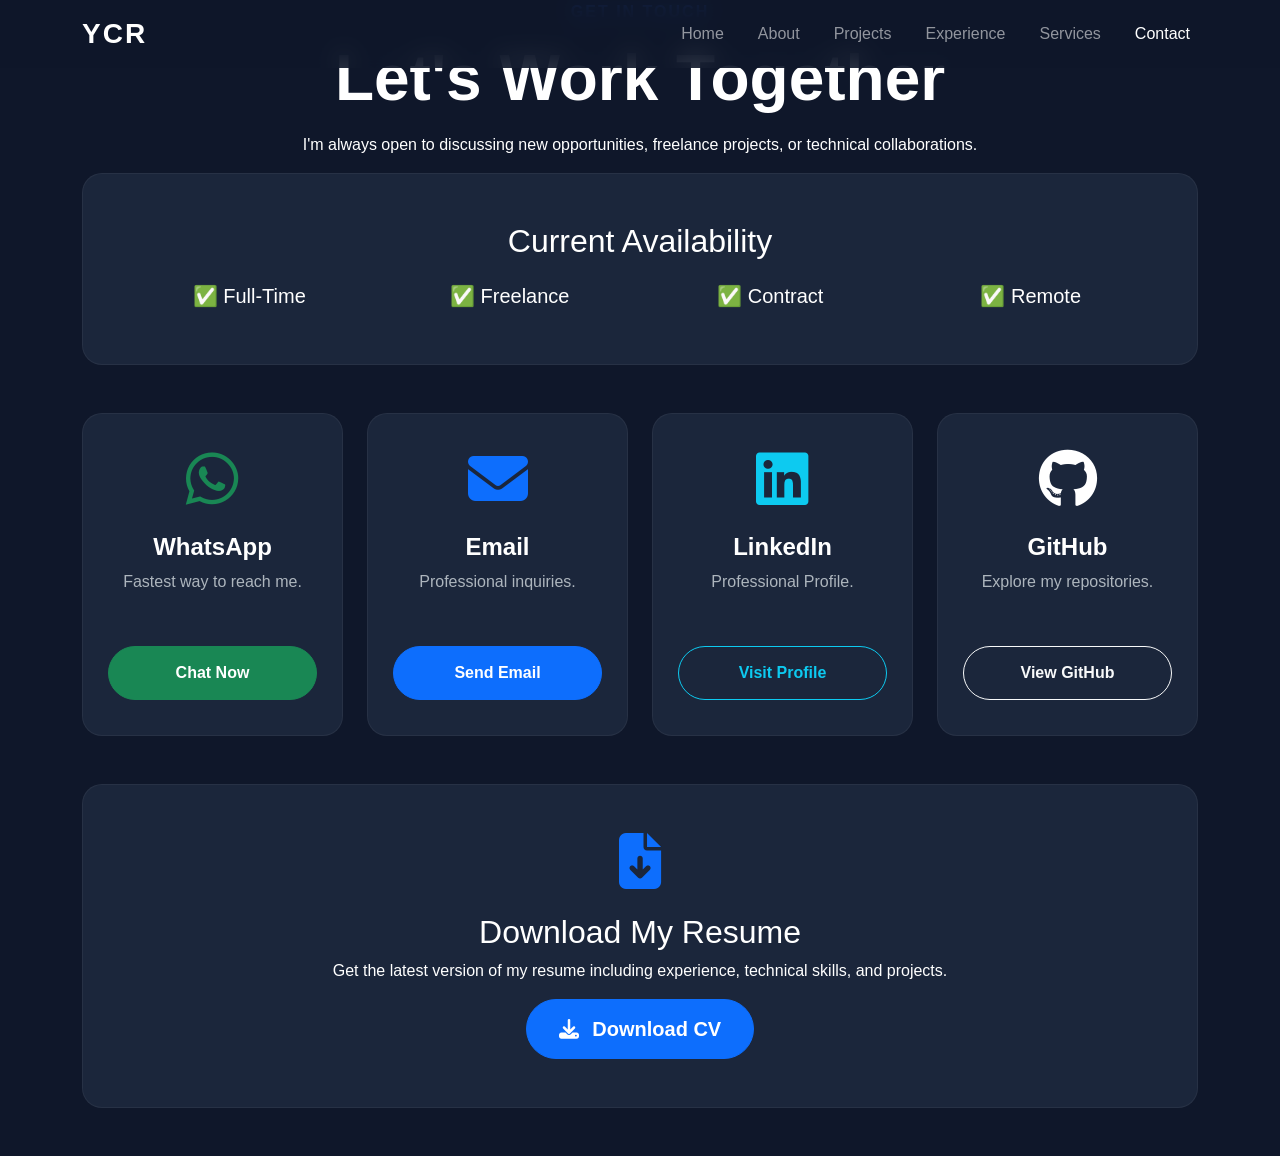
==== contact.html @ dc8f11b0 "Initial portfolio website" ====
<!DOCTYPE html>
<html lang="en">

<head>

    <meta charset="UTF-8">
    <meta name="viewport" content="width=device-width, initial-scale=1.0">

    <title>Contact | YCR Portfolio</title>

    <link href="https://cdn.jsdelivr.net/npm/bootstrap@5.3.3/dist/css/bootstrap.min.css" rel="stylesheet">

    <link rel="stylesheet" href="assets/css/style.css">

    <link rel="stylesheet"
        href="https://cdnjs.cloudflare.com/ajax/libs/font-awesome/6.5.2/css/all.min.css">

</head>

<body>

<!-- ================= NAVBAR ================= -->

<nav class="navbar navbar-expand-lg navbar-dark fixed-top">

<div class="container">

<a class="navbar-brand fw-bold fs-3" href="index.html">

YCR

</a>

<button class="navbar-toggler"
data-bs-toggle="collapse"
data-bs-target="#navbar">

<span class="navbar-toggler-icon"></span>

</button>

<div class="collapse navbar-collapse"
id="navbar">

<ul class="navbar-nav ms-auto">

<li class="nav-item">
<a class="nav-link" href="index.html">Home</a>
</li>

<li class="nav-item">
<a class="nav-link" href="about.html">About</a>
</li>

<li class="nav-item">
<a class="nav-link" href="projects.html">Projects</a>
</li>

<li class="nav-item">
<a class="nav-link" href="experience.html">Experience</a>
</li>

<li class="nav-item">
<a class="nav-link" href="services.html">Services</a>
</li>

<li class="nav-item">
<a class="nav-link active" href="#">Contact</a>
</li>

</ul>

</div>

</div>

</nav>

<!-- ================= HERO ================= -->

<section class="container hero-small">

<div class="text-center">

<span class="section-tag">

GET IN TOUCH

</span>

<h1 class="display-3 fw-bold mt-3">

Let's Work Together

</h1>

<p class="hero-subtitle mt-3">

I'm always open to discussing new opportunities,
freelance projects, or technical collaborations.

</p>

</div>

</section>

<!-- ================= AVAILABILITY ================= -->

<section class="container mb-5">

<div class="glass-card p-5 text-center">

<h2 class="mb-4">

Current Availability

</h2>

<div class="row">

<div class="col-md-3">

<h5>

✅ Full-Time

</h5>

</div>

<div class="col-md-3">

<h5>

✅ Freelance

</h5>

</div>

<div class="col-md-3">

<h5>

✅ Contract

</h5>

</div>

<div class="col-md-3">

<h5>

✅ Remote

</h5>

</div>

</div>

</div>

</section>

<!-- ================= CONTACT CARD ================= -->

<section class="container pb-5">

<div class="row g-4">

<!-- WhatsApp -->

<div class="col-lg-3 col-md-6">

<div class="glass-card contact-card text-center h-100">

<i class="fa-brands fa-whatsapp contact-icon text-success"></i>

<h4 class="mt-4">

WhatsApp

</h4>

<p>

Fastest way to reach me.

</p>

<a

href="https://wa.me/6281228033721"

target="_blank"

class="btn btn-success w-100">

Chat Now

</a>

</div>

</div>

<!-- EMAIL -->

<div class="col-lg-3 col-md-6">

<div class="glass-card contact-card text-center h-100">

<i class="fa-solid fa-envelope contact-icon text-primary"></i>

<h4 class="mt-4">

Email

</h4>

<p>

Professional inquiries.

</p>

<a

href="mailto:yuliancr77@gmail.com"

class="btn btn-primary w-100">

Send Email

</a>

</div>

</div>

<!-- LINKEDIN -->

<div class="col-lg-3 col-md-6">

<div class="glass-card contact-card text-center h-100">

<i class="fa-brands fa-linkedin contact-icon text-info"></i>

<h4 class="mt-4">

LinkedIn

</h4>

<p>

Professional Profile.

</p>

<a

href="https://www.linkedin.com/in/yuliancrynovtaramadhan"

target="_blank"

class="btn btn-outline-info w-100">

Visit Profile

</a>

</div>

</div>

<!-- GITHUB -->

<div class="col-lg-3 col-md-6">

<div class="glass-card contact-card text-center h-100">

<i class="fa-brands fa-github contact-icon"></i>

<h4 class="mt-4">

GitHub

</h4>

<p>

Explore my repositories.

</p>

<a

href="https://github.com/YOUR_USERNAME"

target="_blank"

class="btn btn-outline-light w-100">

View GitHub

</a>

</div>

</div>

</div>

</section>

<!-- ================= DOWNLOAD CV ================= -->

<section class="container pb-5">

<div class="glass-card p-5 text-center">

<i class="fa-solid fa-file-arrow-down display-4 text-primary mb-4"></i>

<h2>

Download My Resume

</h2>

<p>

Get the latest version of my resume including
experience, technical skills, and projects.

</p>

<a

href="assets/cv/Yulian_Crysnovta_Ramadhan_CV.pdf"

download

class="btn btn-primary btn-lg">

<i class="fa-solid fa-download me-2"></i>

Download CV

</a>

</div>

</section>

<script src="https://cdn.jsdelivr.net/npm/bootstrap@5.3.3/dist/js/bootstrap.bundle.min.js"></script>

<script src="assets/js/contact.js"></script>

</body>

</html>
---- assets/css/style.css ----
:root{

--primary:#2563EB;

--secondary:#1E293B;

--background:#0F172A;

--text:#FFFFFF;

--muted:#CBD5E1;

}

*{

margin:0;

padding:0;

box-sizing:border-box;

}

html{

scroll-behavior:smooth;

}

body{

background:var(--background);

font-family:'Segoe UI',sans-serif;

color:white;

}

.navbar{

background:rgba(15,23,42,.85);

backdrop-filter:blur(12px);

}

.navbar-brand{

font-size:28px;

letter-spacing:2px;

}

.nav-link{

margin-left:18px;

font-weight:500;

transition:.3s;

}

.nav-link:hover{

color:var(--primary);

}

.hero{

min-height:100vh;

display:flex;

align-items:center;

padding-top:80px;

}

.hero-greeting{

font-size:22px;

color:#94A3B8;

}

.hero h1{

font-size:64px;

font-weight:700;

line-height:1.1;

}

.hero h1 span{

display:block;

color:var(--primary);

}

.hero h3{

margin:25px 0;

font-size:28px;

font-weight:600;

min-height:45px;

}

.hero-desc{

font-size:18px;

line-height:34px;

color:var(--muted);

max-width:620px;

}

.btn{

padding:14px 32px;

border-radius:50px;

font-weight:600;

}

.hero-image{

width:420px;

animation:float 4s ease-in-out infinite;

}

@keyframes float{

0%{

transform:translateY(0);

}

50%{

transform:translateY(-18px);

}

100%{

transform:translateY(0);

}

}
/* ===========================
   STATISTICS
=========================== */

.statistics{

padding:90px 0;

background:#111827;

}

.stat-card{

background:#1E293B;

padding:35px;

border-radius:18px;

transition:.35s;

}

.stat-card:hover{

transform:translateY(-10px);

}

.stat-card h2{

font-size:52px;

font-weight:700;

color:var(--primary);

}

.stat-card p{

margin-top:10px;

font-size:18px;

color:#CBD5E1;

}



/* ==================================================
   ROLE PAGE
================================================== */

.role-page{

    background:#0F172A;

    color:#fff;

}

/* ==================================================
   COLOR THEME
================================================== */

.network-theme{

    --accent:#3B82F6;

}

.database-theme{

    --accent:#10B981;

}

.automation-theme{

    --accent:#8B5CF6;

}

/* ==================================================
   HERO
================================================== */

.role-hero{

    min-height:100vh;

    display:flex;

    align-items:center;

    position:relative;

    overflow:hidden;

    padding-top:90px;

}

/* background glow */

.role-hero::before{

    content:"";

    position:absolute;

    width:450px;

    height:450px;

    background:var(--accent);

    filter:blur(180px);

    opacity:.15;

    top:-150px;

    right:-150px;

    border-radius:50%;

}

/* background grid */

.role-hero::after{

    content:"";

    position:absolute;

    inset:0;

    background-image:

        linear-gradient(rgba(255,255,255,.04) 1px, transparent 1px),

        linear-gradient(90deg, rgba(255,255,255,.04) 1px, transparent 1px);

    background-size:40px 40px;

    z-index:-1;

}

.role-badge{

    display:inline-block;

    padding:10px 18px;

    border-radius:30px;

    background:rgba(255,255,255,.08);

    border:1px solid rgba(255,255,255,.12);

    color:var(--accent);

    font-weight:600;

    letter-spacing:1px;

    margin-bottom:25px;

}


.role-hero h1{

    font-size:62px;

    font-weight:700;

    line-height:1.15;

    margin-bottom:25px;

}

.role-hero p{

    color:#CBD5E1;

    font-size:18px;

    line-height:34px;

    max-width:650px;

}

/* ==================================================
   TAG
================================================== */

.hero-tags{

    margin-top:35px;

    display:flex;

    flex-wrap:wrap;

    gap:12px;

}

.hero-tags span{

    padding:10px 18px;

    border-radius:25px;

    background:#1E293B;

    border:1px solid rgba(255,255,255,.08);

    transition:.3s;

}

.hero-tags span:hover{

    background:var(--accent);

    transform:translateY(-4px);

}

/* ==================================================
   ICON HERO
================================================== */

.hero-circle{

    width:320px;

    height:320px;

    margin:auto;

    border-radius:50%;

    display:flex;

    align-items:center;

    justify-content:center;

    background:linear-gradient(
        135deg,
        rgba(255,255,255,.08),
        rgba(255,255,255,.02)
    );

    backdrop-filter:blur(15px);

    border:1px solid rgba(255,255,255,.08);

    box-shadow:0 0 80px rgba(0,0,0,.35);

}

.hero-circle i{

    font-size:110px;

    color:var(--accent);

}

/* ==================================================
   SECTION
================================================== */

.section{

    padding:110px 0;

}

.bg-dark-section{

    background:#111827;

}

.section-title{

    margin-bottom:50px;

}

.section-title h2{

    font-size:40px;

    font-weight:700;

    position:relative;

}

.section-title h2::after{

    content:"";

    width:70px;

    height:4px;

    background:var(--accent);

    display:block;

    margin-top:14px;

    border-radius:20px;

}

.section-text{

    color:#CBD5E1;

    font-size:18px;

    line-height:34px;

}

/* ==================================================
   SKILL CARD
================================================== */

.skill-card{

    background:#1E293B;

    padding:35px;

    border-radius:20px;

    transition:.35s;

    height:100%;

    border:1px solid transparent;

}

.skill-card:hover{

    transform:translateY(-10px);

    border-color:var(--accent);

}

.skill-card i{

    font-size:45px;

    color:var(--accent);

    margin-bottom:25px;

}

.skill-card h4{

    margin-bottom:18px;

}

.skill-card p{

    color:#CBD5E1;

    line-height:30px;

}

/* ==================================================
   TECH STACK
================================================== */

.tech-grid{

    display:flex;

    flex-wrap:wrap;

    gap:18px;

}

.tech-grid span{

    padding:12px 22px;

    background:#1E293B;

    border-radius:30px;

    transition:.3s;

    cursor:pointer;

}

.tech-grid span:hover{

    background:var(--accent);

    transform:translateY(-5px);

}

/* ==================================================
   PROJECT CARD
================================================== */

.project-card{

    background:#1E293B;

    border-radius:20px;

    padding:35px;

    margin-bottom:30px;

    transition:.35s;

}

.project-card:hover{

    transform:translateY(-10px);

}

.project-card h4{

    margin-bottom:20px;

}

.project-card p{

    color:#CBD5E1;

}

.project-card a{

    color:var(--accent);

    text-decoration:none;

    font-weight:600;

}

/* ==================================================
   TIMELINE
================================================== */

.timeline{

    border-left:3px solid var(--accent);

    padding-left:35px;

}

.timeline-item{

    margin-bottom:45px;

    position:relative;

}

.timeline-item::before{

    content:"";

    width:16px;

    height:16px;

    background:var(--accent);

    border-radius:50%;

    position:absolute;

    left:-44px;

    top:8px;

}

.timeline-item span{

    display:block;

    color:#94A3B8;

    margin:12px 0;

}

.timeline-item p{

    color:#CBD5E1;

}

/* ==================================================
   FOOTER
================================================== */

footer{

    background:#020617;

    padding:35px;

    color:#94A3B8;

}

/* ==================================================
   RESPONSIVE
================================================== */

@media(max-width:991px){

.role-hero{

    text-align:center;

}

.role-hero h1{

    font-size:46px;

}

.hero-circle{

    width:220px;

    height:220px;

    margin-top:60px;

}

.hero-circle i{

    font-size:75px;

}

.hero-tags{

    justify-content:center;

}

.section{

    padding:80px 0;

}

}
/* ==========================================
FEATURED ROLE
========================================== */

.featured-role{

padding:110px 0;

}

.role-link{

text-decoration:none;

color:white;

display:block;

}

.role-card{

position:relative;

overflow:hidden;

padding:45px;

border-radius:22px;

background:#1E293B;

height:100%;

transition:all .4s ease;

border:1px solid rgba(255,255,255,.05);

cursor:pointer;

}
.role-card::before{

content:"";

position:absolute;

top:0;

left:-120%;

width:60%;

height:100%;

background:linear-gradient(

90deg,

transparent,

rgba(255,255,255,.08),

transparent

);

transform:skewX(-25deg);

transition:.7s;

}

.role-card:hover{

transform:translateY(-12px) scale(1.02);

box-shadow:

0 15px 40px rgba(0,0,0,.35);

}

.role-card:hover::before{

left:150%;

}

.role-icon{

font-size:70px;

margin-bottom:35px;

transition:.35s;

}

.role-card:hover .role-icon{

transform:scale(1.15) rotate(-6deg);

}

.role-card h3{

transition:.35s;

}


.role-card:hover h3{

transform:translateX(6px);

}

.role-button{

margin-top:40px;

font-weight:600;

transition:.35s;

}

.role-card:hover .role-button{

transform:translateX(10px);

}

/* Blue */

.role-network .role-icon{

color:#3B82F6;

}

.role-network:hover{

border-color:#3B82F6;

background:linear-gradient(
135deg,
#1E293B,
#243B66
);

box-shadow:0 15px 35px rgba(59,130,246,.25);

}

/* Emerald */

.role-database .role-icon{

color:#10B981;

}

.role-database:hover{

border-color:#10B981;

background:linear-gradient(
135deg,
#1E293B,
#123A35
);

box-shadow:0 15px 35px rgba(16,185,129,.25);

}

/* Purple */

.role-automation .role-icon{

color:#8B5CF6;

}

.role-automation:hover{

border-color:#8B5CF6;

background:linear-gradient(
135deg,
#1E293B,
#35245E
);

box-shadow:0 15px 35px rgba(139,92,246,.30);

}


/* CSS STUDY KASUS */

.carousel-inner img{
    border-radius:15px;
    max-height:550px;
    object-fit:contain;
    background:#111827;
}

.carousel-control-prev-icon,
.carousel-control-next-icon{
    background-color:rgba(0,0,0,.6);
    border-radius:50%;
    padding:18px;
}

.modal-content{

border-radius:20px;

border:1px solid rgba(255,255,255,.08);

}

.modal-body img{

border-radius:15px;

}

.modal-body .badge{

margin:5px;

padding:8px 14px;

font-size:13px;

border-radius:30px;

}


/* CSS PAGE ABOUT */

.profile-about{

width:280px;

height:280px;

object-fit:cover;

border:5px solid #2f6bff;

}

.section-tag{

color:#2f6bff;

font-weight:700;

letter-spacing:2px;

}

.glass-card{

background:#1b263b;

border:1px solid rgba(255,255,255,.05);

border-radius:20px;

transition:.3s;

}

.glass-card:hover{

transform:translateY(-6px);

box-shadow:0 20px 40px rgba(0,0,0,.35);

}

.progress{

height:12px;

background:#2b3447;

border-radius:20px;

}

.progress-bar{

font-size:10px;

font-weight:bold;

}

/* CSS PAGE EXPERIENCE */

/* ===========================
   EXPERIENCE TIMELINE
=========================== */

.timeline{

position:relative;

max-width:900px;

margin:auto;

padding-left:30px;

border-left:3px solid #2f6bff;

}

.timeline-item{

position:relative;

margin-bottom:50px;

}

.timeline-dot{

position:absolute;

left:-42px;

top:20px;

width:18px;

height:18px;

background:#2f6bff;

border-radius:50%;

box-shadow:0 0 20px #2f6bff;

}

.timeline-card{

padding:30px;

}

.timeline-year{

display:inline-block;

margin-bottom:15px;

font-weight:bold;

color:#6ea8ff;

letter-spacing:1px;

}

/*==========================
CONTACT
===========================*/

.contact-card{

padding:35px 25px;

transition:.35s;

height:100%;

}

.contact-card:hover{

transform:translateY(-10px);

}

.contact-icon{

font-size:60px;

transition:.3s;

}

.contact-card:hover .contact-icon{

transform:scale(1.15);

}

.contact-card h4{

margin-top:20px;

font-weight:700;

}

.contact-card p{

color:#adb5bd;

min-height:60px;

}
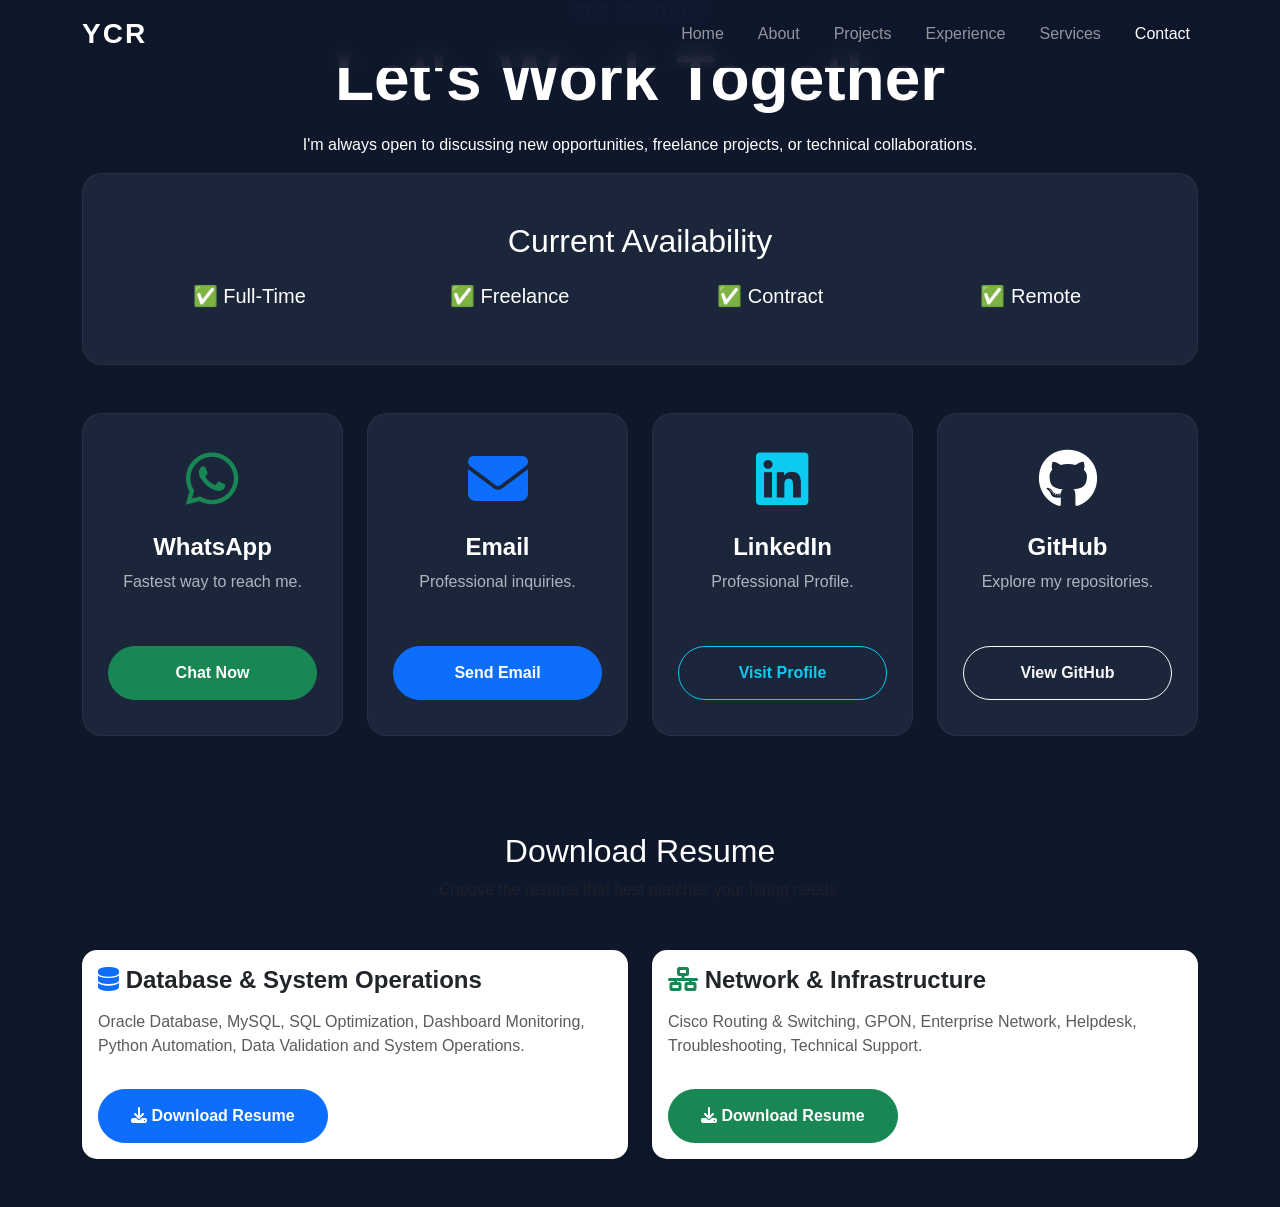
==== commit fb7f65f2: "Penambahan Menu CV" ====
--- a/contact.html
+++ b/contact.html
@@ -319,41 +319,87 @@
 
 <!-- ================= DOWNLOAD CV ================= -->
 
-<section class="container pb-5">
-
-<div class="glass-card p-5 text-center">
-
-<i class="fa-solid fa-file-arrow-down display-4 text-primary mb-4"></i>
-
-<h2>
-
-Download My Resume
-
-</h2>
-
-<p>
-
-Get the latest version of my resume including
-experience, technical skills, and projects.
-
-</p>
-
-<a
-
-href="assets/cv/Yulian_Crysnovta_Ramadhan_CV.pdf"
-
-download
-
-class="btn btn-primary btn-lg">
-
-<i class="fa-solid fa-download me-2"></i>
-
-Download CV
-
-</a>
-
-</div>
-
+<!-- Resume Section -->
+<section class="resume-section py-5">
+    <div class="container">
+
+        <div class="text-center mb-5">
+            <h2>Download Resume</h2>
+            <p class="text-muted">
+                Choose the resume that best matches your hiring needs.
+            </p>
+        </div>
+
+        <div class="row g-4">
+
+            <!-- Database Resume -->
+            <div class="col-md-6">
+                <div class="card h-100 shadow-sm border-0">
+
+                    <div class="card-body">
+
+                        <h4>
+                            <i class="fas fa-database text-primary"></i>
+                            Database & System Operations
+                        </h4>
+
+                        <p class="text-muted">
+                            Oracle Database, MySQL, SQL Optimization,
+                            Dashboard Monitoring, Python Automation,
+                            Data Validation and System Operations.
+                        </p>
+
+                        <a href="assets/cv/CV  Yulian CR - DBA.pdf"
+                           class="btn btn-primary"
+                           download>
+
+                            <i class="fas fa-download"></i>
+                            Download Resume
+
+                        </a>
+
+                    </div>
+
+                </div>
+            </div>
+
+            <!-- Network Resume -->
+            <div class="col-md-6">
+                <div class="card h-100 shadow-sm border-0">
+
+                    <div class="card-body">
+
+                        <h4>
+                            <i class="fas fa-network-wired text-success"></i>
+                            Network & Infrastructure
+                        </h4>
+
+                        <p class="text-muted">
+                            Cisco Routing & Switching,
+                            GPON,
+                            Enterprise Network,
+                            Helpdesk,
+                            Troubleshooting,
+                            Technical Support.
+                        </p>
+
+                        <a href="assets/cv/CV Yulian 2025.pdf"
+                           class="btn btn-success"
+                           download>
+
+                            <i class="fas fa-download"></i>
+                            Download Resume
+
+                        </a>
+
+                    </div>
+
+                </div>
+            </div>
+
+        </div>
+
+    </div>
 </section>
 
 <script src="https://cdn.jsdelivr.net/npm/bootstrap@5.3.3/dist/js/bootstrap.bundle.min.js"></script>
--- a/assets/css/style.css
+++ b/assets/css/style.css
@@ -1185,4 +1185,29 @@
 
 min-height:60px;
 
+}
+
+CONTACT DOWNLOAD CV 
+
+.resume-section{
+    background:#f8f9fa;
+}
+
+.resume-section .card{
+    transition:.3s;
+    border-radius:15px;
+}
+
+.resume-section .card:hover{
+    transform:translateY(-5px);
+    box-shadow:0 10px 30px rgba(0,0,0,.12);
+}
+
+.resume-section h4{
+    font-weight:700;
+    margin-bottom:15px;
+}
+
+.resume-section .btn{
+    margin-top:15px;
 }
